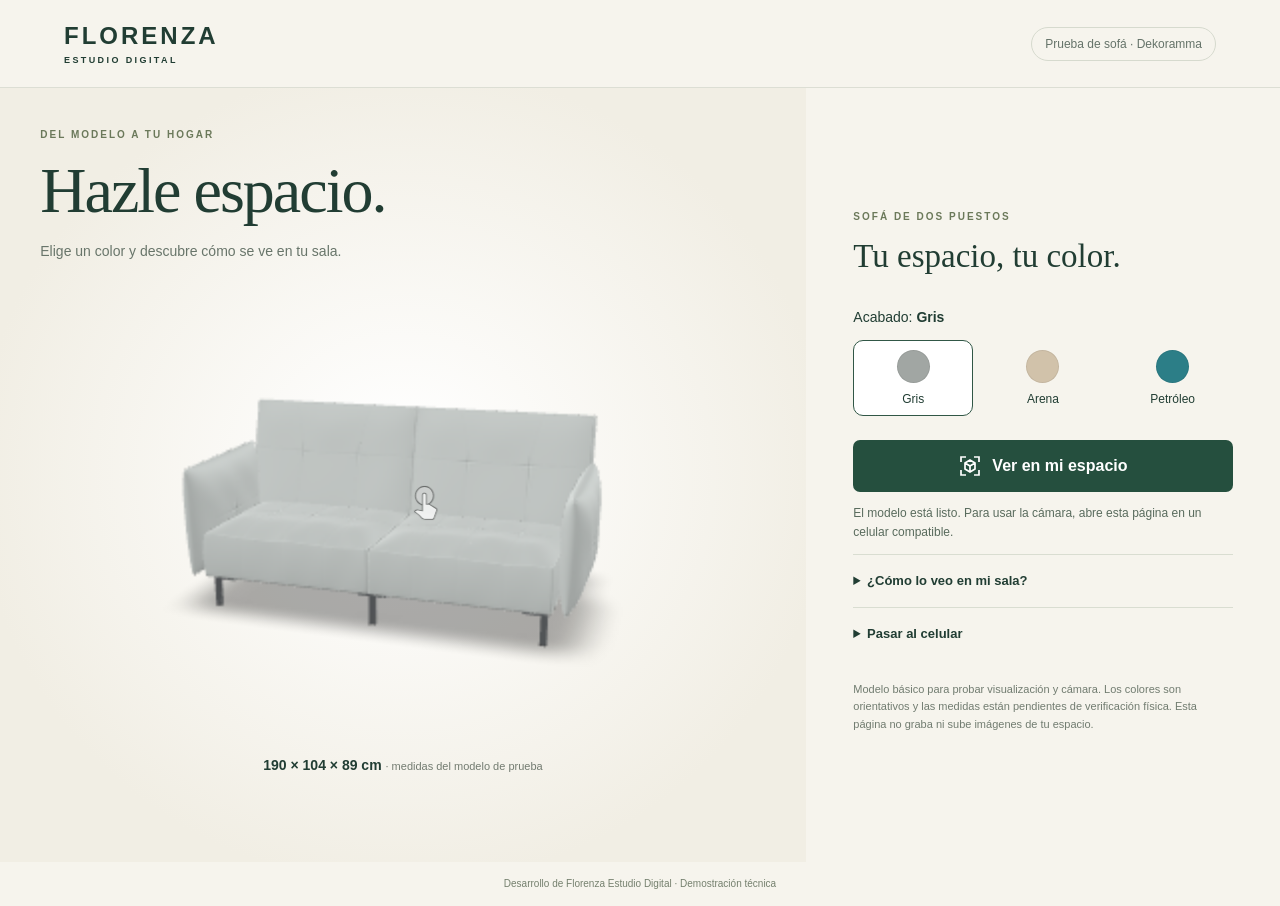
==== index.html @ 0c605c5a "Publicar visor móvil independiente del sofá" ====
<!doctype html>
<html lang="es">
<head>
  <meta charset="utf-8">
  <meta name="viewport" content="width=device-width, initial-scale=1, viewport-fit=cover">
  <meta name="robots" content="noindex,nofollow">
  <meta name="referrer" content="strict-origin-when-cross-origin">
  <title>Florenza · Sofá en tu espacio</title>
  <link rel="stylesheet" href="viewer.css">
  <script type="module" src="model-viewer.min.js"></script>
  <script type="module" src="viewer.js"></script>
</head>
<body>
  <header><a href="index.html" aria-label="Florenza, visor móvil">FLORENZA<span>ESTUDIO DIGITAL</span></a><span class="badge">Prueba de sofá · Dekoramma</span></header>
  <main>
    <section class="preview" aria-label="Vista del sofá">
      <div class="intro"><span class="eyebrow">DEL MODELO A TU HOGAR</span><h1>Hazle espacio.</h1><p>Elige un color y descubre cómo se ve en tu sala.</p></div>
      <model-viewer id="sofa" src="sofa-190-gris.glb" alt="Sofá de dos puestos, modelo de prueba de Blender en color gris" camera-controls touch-action="pan-y" shadow-intensity="1" shadow-softness="1" exposure="1" camera-orbit="25deg 75deg auto" field-of-view="30deg" ar ar-modes="webxr scene-viewer quick-look" ar-scale="fixed" ar-placement="floor" xr-environment loading="eager">
        <div slot="progress-bar" id="progress" role="status">Cargando tu sofá… <span id="percent">0 %</span></div>
        <button slot="ar-button" hidden aria-hidden="true" tabindex="-1">Ver en mi espacio</button>
      </model-viewer>
      <p class="dimensions">190 × 104 × 89 cm <span>· medidas del modelo de prueba</span></p>
    </section>
    <aside class="controls">
      <span class="eyebrow">SOFÁ DE DOS PUESTOS</span><h2>Tu espacio, tu color.</h2>
      <p class="label">Acabado: <strong id="color-name">Gris</strong></p>
      <div class="colors" role="group" aria-label="Seleccionar color del sofá">
        <button data-color="gris" aria-pressed="true"><i style="--swatch:#a1a6a3"></i>Gris</button>
        <button data-color="arena" aria-pressed="false"><i style="--swatch:#d1c2aa"></i>Arena</button>
        <button data-color="petroleo" aria-pressed="false"><i style="--swatch:#2c7e87"></i>Petróleo</button>
      </div>
      <button id="ar" class="primary" disabled><svg viewBox="0 0 24 24" fill="none" stroke="currentColor" stroke-width="1.7" aria-hidden="true"><path d="M8 3H3v5m13-5h5v5M3 16v5h5m13-5v5h-5M7 9l5-3 5 3v6l-5 3-5-3zM7 9l5 3 5-3m-5 3v6"/></svg>Ver en mi espacio</button>
      <p id="status" role="status" aria-live="polite">Preparando el modelo…</p>
      <button id="retry" class="secondary" hidden>Volver a cargar</button>
      <details class="help"><summary>¿Cómo lo veo en mi sala?</summary><ol><li>Abre esta página en Safari de iPhone o Chrome de Android.</li><li>Escoge el color y toca «Ver en mi espacio».</li><li>Permite el uso de la cámara y apunta hacia un piso bien iluminado.</li><li>Sigue la indicación del teléfono para colocar el sofá.</li></ol><p>La cámara requiere un dispositivo compatible. Vuelve a esta página para escoger otro color. Puedes seguir viendo el modelo 3D si tu equipo no admite realidad aumentada.</p></details>
      <details class="share"><summary>Pasar al celular</summary><img src="qr.svg" alt="Código QR para abrir este visor en el celular" width="168" height="168"><p><a id="share-link" href="https://dloaiza05.github.io/florenza-sofa-movil/">Abrir el visor móvil</a></p><button id="share" class="secondary">Compartir enlace</button></details>
      <p class="note">Modelo básico para probar visualización y cámara. Los colores son orientativos y las medidas están pendientes de verificación física. Esta página no graba ni sube imágenes de tu espacio.</p>
    </aside>
  </main>
  <footer>Desarrollo de Florenza Estudio Digital · Demostración técnica</footer>
</body></html>
---- viewer.css ----
:root{font-family:Arial,Helvetica,sans-serif;color:#213d33;background:#f6f4ed;font-synthesis:none}*{box-sizing:border-box}body{margin:0}header{max-width:1440px;margin:auto;padding:22px 5%;display:flex;justify-content:space-between;align-items:center;border-bottom:1px solid #dcded4}header a{font-size:24px;font-weight:700;letter-spacing:3px;text-decoration:none;color:inherit}header a span{display:block;font-size:9px;letter-spacing:2.4px;margin-top:5px}.badge{font-size:12px;color:#657369;padding:9px 13px;border:1px solid #d6dace;border-radius:30px}main{max-width:1440px;margin:auto;display:grid;grid-template-columns:minmax(0,1.7fr) minmax(310px,1fr);min-height:calc(100svh - 126px)}.preview{position:relative;background:radial-gradient(ellipse at center,#fff 5%,#f1eee4 75%);padding:36px 5% 14px}.intro{position:relative;z-index:1;pointer-events:none}.eyebrow{font-size:10px;letter-spacing:2px;font-weight:700;color:#6b795a}h1{font-family:Georgia,serif;font-weight:400;font-size:clamp(36px,5vw,68px);letter-spacing:-2px;margin:12px 0}h2{font-family:Georgia,serif;font-size:33px;font-weight:400;line-height:1.15;margin:14px 0 30px}p{font-size:14px;line-height:1.6}.intro p{color:#68756a;margin:0}model-viewer{width:100%;height:clamp(310px,54vh,600px);--poster-color:transparent;outline:none}#progress{position:absolute;bottom:8px;left:50%;transform:translateX(-50%);padding:10px 14px;background:#fff;border-radius:25px;color:#496354;font-size:13px;white-space:nowrap}.dimensions{text-align:center;font-weight:700;margin:6px}.dimensions span{font-weight:400;font-size:11px;color:#727b70}.controls{padding:54px 10%;align-self:center}.label{margin-bottom:12px}.colors{display:flex;gap:10px;margin-bottom:24px}.colors button{padding:9px 6px;flex:1;font-size:12px;border:1px solid transparent;border-radius:10px;background:transparent;color:inherit;cursor:pointer}.colors button[aria-pressed=true]{background:white;border-color:#315746}.colors i{display:block;margin:auto auto 9px;width:33px;height:33px;border-radius:50%;background:var(--swatch);box-shadow:inset 0 0 0 1px #0001}.primary,.secondary{cursor:pointer;font:inherit;border-radius:7px;min-height:48px}.primary{width:100%;border:0;background:#254f3e;color:white;font-weight:700;display:flex;gap:10px;align-items:center;justify-content:center;padding:14px}.primary svg{width:24px;height:24px}.primary:disabled{opacity:.5;cursor:wait}.secondary{padding:10px 15px;border:1px solid #b6c3b9;background:white;color:#254f3e}#status{font-size:12px;color:#596b5d;min-height:36px}.help,.share{border-top:1px solid #d9ddd1;padding:15px 0;font-size:13px;line-height:1.7}summary{cursor:pointer;font-weight:700}.help ol{padding-left:20px}.help p,.note{font-size:11px;color:#717c70}.share img{display:block;margin:18px auto 0}.share{text-align:left}.share a{color:#254f3e}.note{margin-top:20px}.note,footer{line-height:1.6}footer{padding:14px;text-align:center;font-size:10px;color:#75806e}button:focus-visible,a:focus-visible,summary:focus-visible{outline:3px solid #ad8c46;outline-offset:4px}[hidden]{display:none!important}@media(max-width:760px){header{padding:15px 20px}header a{font-size:20px}.badge{font-size:10px;padding:7px 8px}main{display:block;min-height:0}.preview{padding:24px 20px 12px}.intro h1{font-size:38px;margin:8px 0}.intro p{font-size:13px}model-viewer{height:36svh;min-height:240px;max-height:430px}.controls{padding:24px 22px}.controls>.eyebrow,.controls h2{display:none}.colors{margin-bottom:18px}.label{margin-top:0}.dimensions{font-size:12px}.dimensions span{display:block}.note{margin-bottom:0}}@media(prefers-reduced-motion:reduce){*{scroll-behavior:auto!important}}
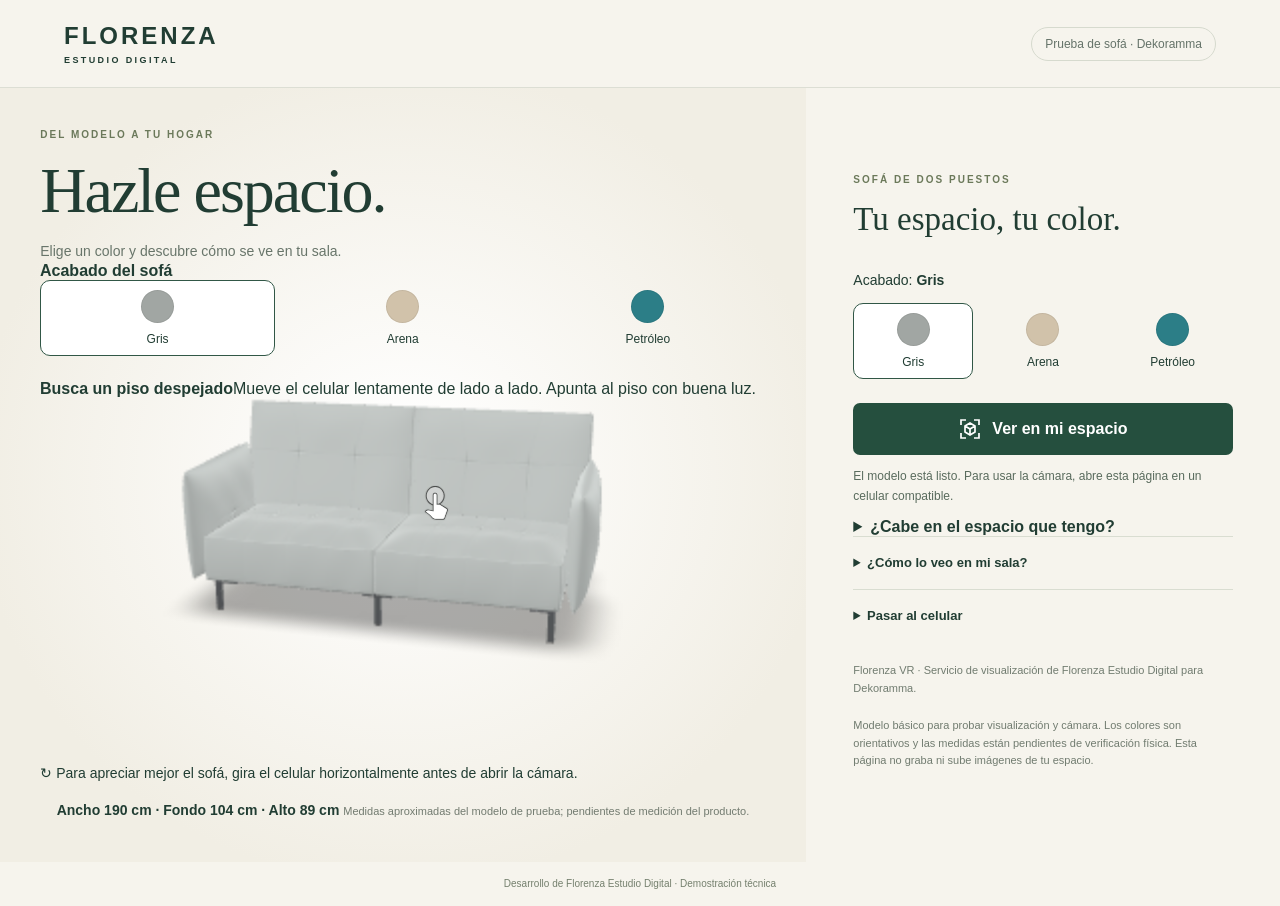
==== commit 71daa25d: "Integrar Dekoramma, conservar V1 y agregar aviso de cámara" ====
--- a/index.html
+++ b/index.html
@@ -16,10 +16,19 @@
     <section class="preview" aria-label="Vista del sofá">
       <div class="intro"><span class="eyebrow">DEL MODELO A TU HOGAR</span><h1>Hazle espacio.</h1><p>Elige un color y descubre cómo se ve en tu sala.</p></div>
       <model-viewer id="sofa" src="sofa-190-gris.glb" alt="Sofá de dos puestos, modelo de prueba de Blender en color gris" camera-controls touch-action="pan-y" shadow-intensity="1" shadow-softness="1" exposure="1" camera-orbit="25deg 75deg auto" field-of-view="30deg" ar ar-modes="webxr scene-viewer quick-look" ar-scale="fixed" ar-placement="floor" xr-environment loading="eager">
+        <div class="ar-palette" aria-label="Colores durante la cámara">
+          <strong>Acabado del sofá</strong>
+          <div class="colors" role="group" aria-label="Cambiar color en tu espacio">
+            <button data-color="gris" aria-pressed="true"><i style="--swatch:#a1a6a3"></i>Gris</button>
+            <button data-color="arena" aria-pressed="false"><i style="--swatch:#d1c2aa"></i>Arena</button>
+            <button data-color="petroleo" aria-pressed="false"><i style="--swatch:#2c7e87"></i>Petróleo</button>
+          </div>
+        </div>
+        <div class="ar-guidance" role="status"><strong id="ar-step">Busca un piso despejado</strong><span id="ar-tip">Mueve el celular lentamente de lado a lado. Apunta al piso con buena luz.</span></div>
         <div slot="progress-bar" id="progress" role="status">Cargando tu sofá… <span id="percent">0 %</span></div>
         <button slot="ar-button" hidden aria-hidden="true" tabindex="-1">Ver en mi espacio</button>
       </model-viewer>
-      <p class="dimensions">190 × 104 × 89 cm <span>· medidas del modelo de prueba</span></p>
+      <p class="rotate-hint">↻ Para apreciar mejor el sofá, gira el celular horizontalmente antes de abrir la cámara.</p><p class="dimensions">Ancho 190 cm · Fondo 104 cm · Alto 89 cm <span>Medidas aproximadas del modelo de prueba; pendientes de medición del producto.</span></p>
     </section>
     <aside class="controls">
       <span class="eyebrow">SOFÁ DE DOS PUESTOS</span><h2>Tu espacio, tu color.</h2>
@@ -32,10 +41,31 @@
       <button id="ar" class="primary" disabled><svg viewBox="0 0 24 24" fill="none" stroke="currentColor" stroke-width="1.7" aria-hidden="true"><path d="M8 3H3v5m13-5h5v5M3 16v5h5m13-5v5h-5M7 9l5-3 5 3v6l-5 3-5-3zM7 9l5 3 5-3m-5 3v6"/></svg>Ver en mi espacio</button>
       <p id="status" role="status" aria-live="polite">Preparando el modelo…</p>
       <button id="retry" class="secondary" hidden>Volver a cargar</button>
-      <details class="help"><summary>¿Cómo lo veo en mi sala?</summary><ol><li>Abre esta página en Safari de iPhone o Chrome de Android.</li><li>Escoge el color y toca «Ver en mi espacio».</li><li>Permite el uso de la cámara y apunta hacia un piso bien iluminado.</li><li>Sigue la indicación del teléfono para colocar el sofá.</li></ol><p>La cámara requiere un dispositivo compatible. Vuelve a esta página para escoger otro color. Puedes seguir viendo el modelo 3D si tu equipo no admite realidad aumentada.</p></details>
+      <details class="fit-help"><summary>¿Cabe en el espacio que tengo?</summary>
+      <p>Mide el espacio libre con una cinta métrica e ingresa los centímetros. Usa la distancia disponible hasta el primer obstáculo.</p>
+      <div class="fit-fields"><label>Ancho libre (cm)<input id="fit-width" type="number" min="1" max="10000" inputmode="decimal" placeholder="Ej. 220"></label><label>Fondo libre (cm)<input id="fit-depth" type="number" min="1" max="10000" inputmode="decimal" placeholder="Ej. 140"></label><label>Altura libre (cm)<input id="fit-height" type="number" min="1" max="10000" inputmode="decimal" placeholder="Ej. 240"></label></div>
+      <p id="fit-result" role="status">Completa las tres medidas para compararlas con el sofá de prueba.</p><small>Comparación orientativa en posición frontal. No mide con la cámara ni detecta paredes, objetos o rutas de entrada. Deja espacio para circular.</small></details>
+      <details class="help"><summary>¿Cómo lo veo en mi sala?</summary><ol><li>Abre esta página en Safari de iPhone o Chrome de Android.</li><li>Escoge el color y toca «Ver en mi espacio».</li><li>Permite el uso de la cámara y apunta hacia un piso bien iluminado.</li><li>Sigue la indicación del teléfono para colocar el sofá.</li></ol><p>Busca primero un piso despejado y mueve el teléfono lentamente. Una vez colocado, acomoda el sofá con los gestos que indique el visor. En WebXR puedes cambiar el color arriba de la cámara; en el visor nativo de iPhone o Android, vuelve a esta página para escoger otro color. No se escanean ni se guardan planos de la habitación. Puedes seguir viendo el modelo 3D si tu equipo no admite realidad aumentada.</p></details>
       <details class="share"><summary>Pasar al celular</summary><img src="qr.svg" alt="Código QR para abrir este visor en el celular" width="168" height="168"><p><a id="share-link" href="https://dloaiza05.github.io/florenza-sofa-movil/">Abrir el visor móvil</a></p><button id="share" class="secondary">Compartir enlace</button></details>
-      <p class="note">Modelo básico para probar visualización y cámara. Los colores son orientativos y las medidas están pendientes de verificación física. Esta página no graba ni sube imágenes de tu espacio.</p>
+      <p class="note">Florenza VR · Servicio de visualización de Florenza Estudio Digital para Dekoramma.</p><p class="note">Modelo básico para probar visualización y cámara. Los colores son orientativos y las medidas están pendientes de verificación física. Esta página no graba ni sube imágenes de tu espacio.</p>
     </aside>
   </main>
+  <dialog id="camera-notice" aria-labelledby="camera-title">
+    <h2 id="camera-title">Antes de abrir tu cámara</h2>
+    <p>La cámara permite reconocer el piso y mostrar el sofá en tu espacio. Puedes salir del visor cuando quieras.</p>
+    <p>Esta demostración no graba ni envía a nuestros servidores fotos o videos de tu habitación. No solicita tu nombre, correo ni ubicación. El navegador o el visor de Apple o Google pueden gestionar permisos y datos según sus propias políticas.</p>
+    <details><summary>Privacidad y condiciones de esta prueba</summary>
+      <p>Florenza Estudio Digital facilita esta prueba de Florenza VR para Dekoramma. No se recopila un historial del escaneo ni se crea una cuenta. GitHub aloja la demostración y puede registrar datos de conexión según su política.</p>
+      <p>Las medidas y colores son orientativos. El visor no comprueba obstáculos ni sustituye la medición física. El uso de la prueba no supone una compra ni autorización para publicidad. Este aviso no limita los derechos legales del usuario.</p>
+      <p>Usa el visor en un espacio donde tengas autorización, evita enfocar personas o documentos privados y comprueba tu entorno antes de moverte. Puedes cerrar la experiencia y revocar el permiso de cámara en la configuración de tu navegador.</p><p>Aceptar este aviso no implica renunciar a conocer, actualizar o rectificar datos, solicitar prueba de autorización, presentar consultas o reclamos y ejercer los demás derechos que correspondan. Cada parte conserva sus obligaciones legales; no se trasladan al visitante.</p><p>La política definitiva de la tienda, la identificación completa del responsable y sus canales de atención están pendientes de aprobación por Dekoramma antes de operar en producción. Consulta comercial: dekoramma@gmail.com.</p>
+      <p><a target="_blank" rel="noopener" href="https://docs.github.com/en/site-policy/privacy-policies/github-general-privacy-statement">Privacidad de GitHub</a> · <a target="_blank" rel="noopener" href="https://www.apple.com/legal/privacy/">Apple</a> · <a target="_blank" rel="noopener" href="https://policies.google.com/privacy">Google</a></p>
+    </details>
+    <label class="camera-consent"><input type="checkbox" id="camera-agree">He leído el aviso y quiero usar la cámara para esta visualización.</label>
+    <button id="camera-continue" class="primary" disabled>Aceptar y abrir cámara</button>
+    <button id="camera-cancel" class="secondary">Seguir sin cámara</button>
+    <small>Después, tu dispositivo pedirá el permiso correspondiente. No se registra esta casilla como una autorización contractual o comercial.</small>
+  </dialog>
   <footer>Desarrollo de Florenza Estudio Digital · Demostración técnica</footer>
 </body></html>
+
+
